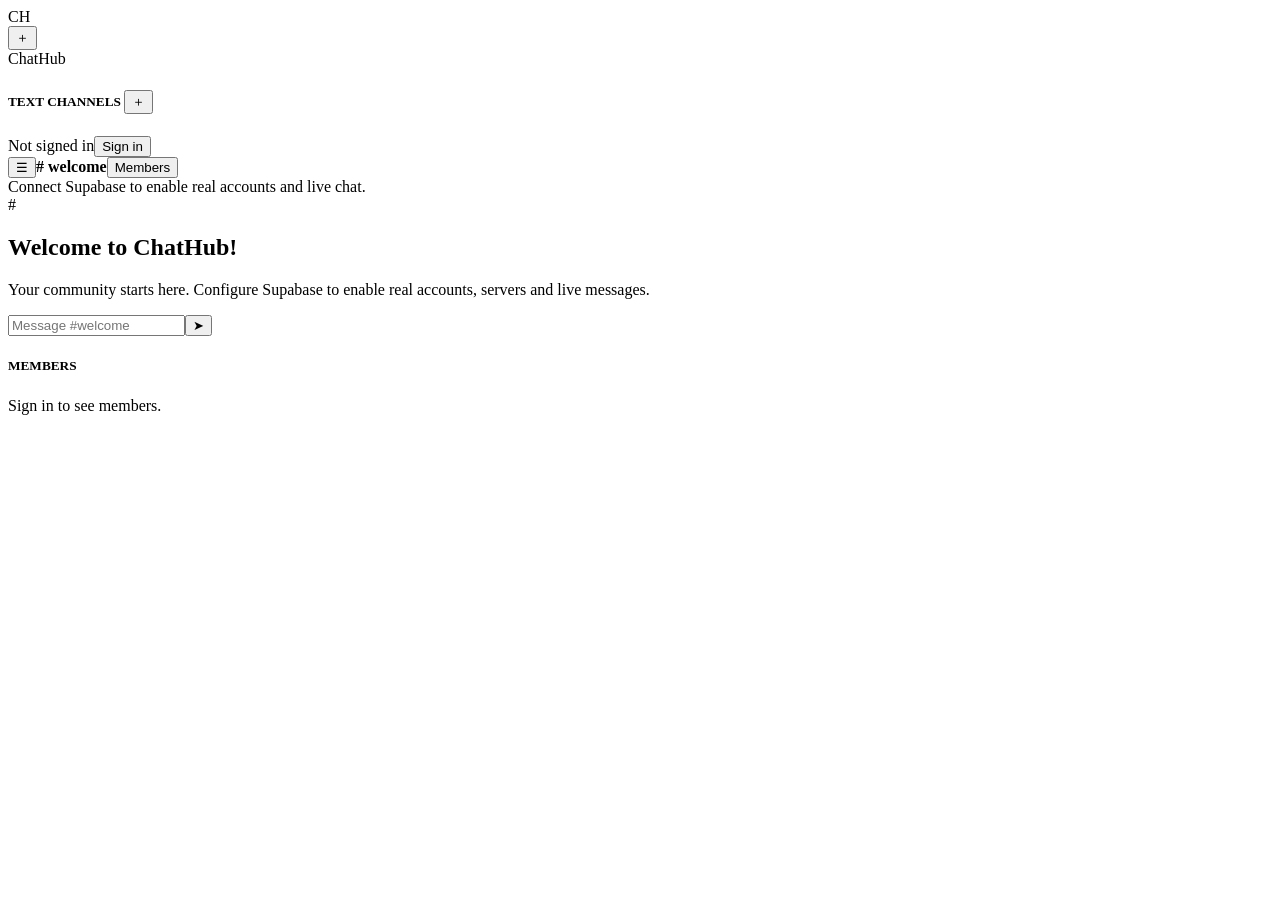
==== index.html @ 20a566ac "Add ChatHub responsive starter interface" ====
<!doctype html>
<html lang="en"><head><meta charset="utf-8"><meta name="viewport" content="width=device-width,initial-scale=1"><meta name="theme-color" content="#17191f"><title>ChatHub</title><link rel="stylesheet" href="styles.css"></head><body><div class="app"><aside class="rail"><div class="logo">CH</div><button id="newServer">＋</button><div id="servers"></div></aside><aside class="channels"><header id="serverTitle">ChatHub</header><h5>TEXT CHANNELS <button id="newChannel">＋</button></h5><div id="channelList"></div><footer><span id="who">Not signed in</span><button id="account">Sign in</button></footer></aside><main><header><button id="mobileMenu">☰</button><b id="channelTitle"># welcome</b><button id="membersToggle">Members</button></header><div id="notice">Connect Supabase to enable real accounts and live chat.</div><section id="messages"><div class="welcome"><div class="hash">#</div><h1>Welcome to ChatHub!</h1><p>Your community starts here. Configure Supabase to enable real accounts, servers and live messages.</p></div></section><form id="composer"><input id="message" maxlength="4000" placeholder="Message #welcome" autocomplete="off"><button>➤</button></form></main><aside id="members"><h5>MEMBERS</h5><div id="memberList">Sign in to see members.</div></aside></div><dialog id="auth"><form method="dialog" id="authForm"><button class="x" value="cancel">×</button><h2>Welcome to ChatHub</h2><label>Email<input id="email" type="email" required></label><label>Password<input id="password" type="password" minlength="6" required></label><label>Display name<input id="displayName" maxlength="32"></label><p id="authError"></p><button id="signIn" value="default">Sign in</button><button type="button" id="switchAuth">Create account</button><p class="muted">Demo mode works locally; configure config.js for real multi-user chat.</p></form></dialog><dialog id="createDialog"><form method="dialog" id="createForm"><button class="x" value="cancel">×</button><h2 id="createTitle">Create</h2><label>Name<input id="createName" required maxlength="60"></label><label>Topic (optional)<input id="createTopic" maxlength="120"></label><button value="default">Create</button></form></dialog><div id="toast"></div><script type="module" src="app.js"></script></body></html>
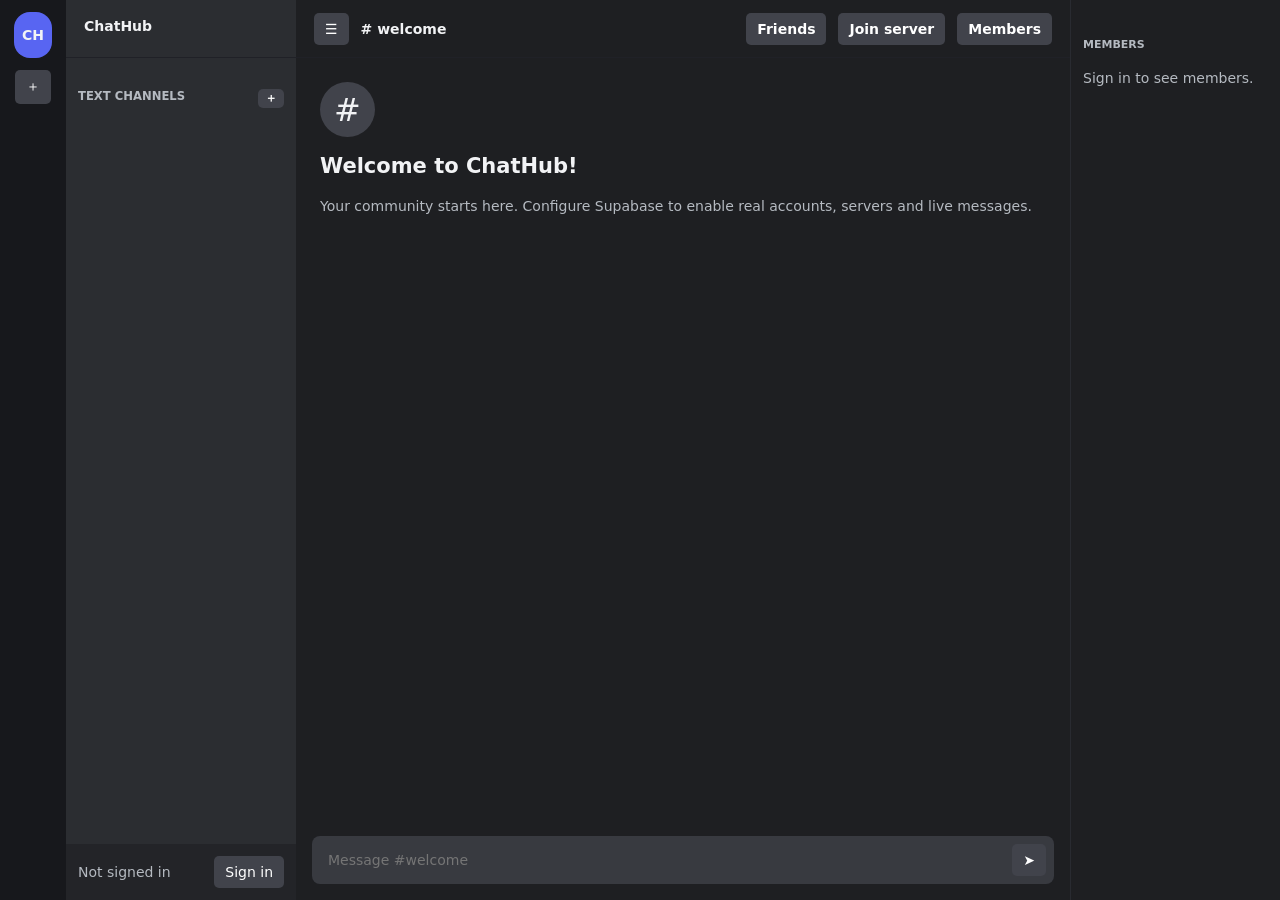
==== commit ed57cc7a: "Add friend requests and server joining" ====
--- a/index.html
+++ b/index.html
@@ -1,2 +1,2 @@
 <!doctype html>
-<html lang="en"><head><meta charset="utf-8"><meta name="viewport" content="width=device-width,initial-scale=1"><meta name="theme-color" content="#17191f"><title>ChatHub</title><link rel="stylesheet" href="styles.css"></head><body><div class="app"><aside class="rail"><div class="logo">CH</div><button id="newServer">＋</button><div id="servers"></div></aside><aside class="channels"><header id="serverTitle">ChatHub</header><h5>TEXT CHANNELS <button id="newChannel">＋</button></h5><div id="channelList"></div><footer><span id="who">Not signed in</span><button id="account">Sign in</button></footer></aside><main><header><button id="mobileMenu">☰</button><b id="channelTitle"># welcome</b><button id="membersToggle">Members</button></header><div id="notice">Connect Supabase to enable real accounts and live chat.</div><section id="messages"><div class="welcome"><div class="hash">#</div><h1>Welcome to ChatHub!</h1><p>Your community starts here. Configure Supabase to enable real accounts, servers and live messages.</p></div></section><form id="composer"><input id="message" maxlength="4000" placeholder="Message #welcome" autocomplete="off"><button>➤</button></form></main><aside id="members"><h5>MEMBERS</h5><div id="memberList">Sign in to see members.</div></aside></div><dialog id="auth"><form method="dialog" id="authForm"><button class="x" value="cancel">×</button><h2>Welcome to ChatHub</h2><label>Email<input id="email" type="email" required></label><label>Password<input id="password" type="password" minlength="6" required></label><label>Display name<input id="displayName" maxlength="32"></label><p id="authError"></p><button id="signIn" value="default">Sign in</button><button type="button" id="switchAuth">Create account</button><p class="muted">Demo mode works locally; configure config.js for real multi-user chat.</p></form></dialog><dialog id="createDialog"><form method="dialog" id="createForm"><button class="x" value="cancel">×</button><h2 id="createTitle">Create</h2><label>Name<input id="createName" required maxlength="60"></label><label>Topic (optional)<input id="createTopic" maxlength="120"></label><button value="default">Create</button></form></dialog><div id="toast"></div><script type="module" src="app.js"></script></body></html>+<html lang="en"><head><meta charset="utf-8"><meta name="viewport" content="width=device-width,initial-scale=1"><meta name="theme-color" content="#17191f"><title>ChatHub</title><link rel="stylesheet" href="styles.css"></head><body><div class="app"><aside class="rail"><div class="logo">CH</div><button id="newServer">＋</button><div id="servers"></div></aside><aside class="channels"><header id="serverTitle">ChatHub</header><h5>TEXT CHANNELS <button id="newChannel">＋</button></h5><div id="channelList"></div><footer><span id="who">Not signed in</span><button id="account">Sign in</button></footer></aside><main><header><button id="mobileMenu">☰</button><b id="channelTitle"># welcome</b><button id="friendsButton">Friends</button><button id="joinServer">Join server</button><button id="membersToggle">Members</button></header><div id="notice">Connect Supabase to enable real accounts and live chat.</div><section id="messages"><div class="welcome"><div class="hash">#</div><h1>Welcome to ChatHub!</h1><p>Your community starts here. Configure Supabase to enable real accounts, servers and live messages.</p></div></section><form id="composer"><input id="message" maxlength="4000" placeholder="Message #welcome" autocomplete="off"><button>➤</button></form></main><aside id="members"><h5>MEMBERS</h5><div id="memberList">Sign in to see members.</div></aside></div><dialog id="auth"><form method="dialog" id="authForm"><button class="x" value="cancel">×</button><h2>Welcome to ChatHub</h2><label>Email<input id="email" type="email" required></label><label>Password<input id="password" type="password" minlength="6" required></label><label>Display name<input id="displayName" maxlength="32"></label><p id="authError"></p><button id="signIn" value="default">Sign in</button><button type="button" id="switchAuth">Create account</button><p class="muted">Demo mode works locally; configure config.js for real multi-user chat.</p></form></dialog><dialog id="friendsDialog"><form method="dialog" id="friendsForm"><button class="x" value="cancel">×</button><h2>Friends</h2><label>Find by display name<input id="friendSearch" maxlength="32" placeholder="Exact display name"></label><button type="button" id="sendFriendRequest">Send friend request</button><p id="friendsStatus" class="muted"></p><h3>Incoming requests</h3><div id="incomingFriends"></div><h3>Your friends</h3><div id="friendList"></div><button value="cancel">Close</button></form></dialog><dialog id="createDialog"><form method="dialog" id="createForm"><button class="x" value="cancel">×</button><h2 id="createTitle">Create</h2><label>Name<input id="createName" required maxlength="60"></label><label>Topic (optional)<input id="createTopic" maxlength="120"></label><button value="default">Create</button></form></dialog><div id="toast"></div><script type="module" src="app.js"></script></body></html>
--- a/styles.css
+++ b/styles.css
@@ -0,0 +1,2 @@
+*{box-sizing:border-box}body{margin:0;background:#1e1f22;color:#f2f3f5;font:14px Inter,system-ui,sans-serif}button,input{font:inherit}button{cursor:pointer;border:0;border-radius:5px;padding:8px 11px;background:#41434b;color:#fff}button:hover{background:#5865f2}.app{height:100dvh;display:grid;grid-template-columns:66px 230px minmax(0,1fr) 210px}.rail{background:#17181c;display:flex;align-items:center;flex-direction:column;gap:12px;padding:12px 8px}.logo{background:#5865f2;border-radius:16px;padding:15px 8px;font-weight:800}.channels{background:#2b2d31;display:flex;flex-direction:column;min-height:0}.channels header,main>header{height:58px;padding:18px;border-bottom:1px solid #202127;font-weight:700}.channels h5,.channels footer{padding:12px;color:#b5bac1}.channels h5 button{float:right;padding:2px 7px}.channels footer{margin-top:auto;background:#232428;display:flex;justify-content:space-between;align-items:center}#servers,#channelList{padding:8px;overflow:auto}.server,.channel{display:block;width:100%;text-align:left;margin:3px 0;background:transparent;color:#c4c8d0}.channel.active,.channel:hover{background:#404249}main{display:flex;flex-direction:column;min-width:0;min-height:0}main>header{display:flex;align-items:center;gap:12px}main>header b{flex:1}#notice{display:none;padding:8px 14px;background:#4f3e18;color:#ffe09a;font-size:12px}#notice.show{display:block}#messages{flex:1;overflow:auto;padding:24px}.welcome{margin-top:auto}.hash{background:#41434b;border-radius:50%;width:55px;height:55px;display:grid;place-items:center;font-size:32px}.welcome p,.muted{color:#b5bac1;line-height:1.5}.message{display:flex;gap:12px;margin:14px 0}.avatar{width:38px;height:38px;border-radius:50%;background:#5865f2;display:grid;place-items:center;font-weight:700;flex:none}.body{min-width:0;overflow-wrap:anywhere}.meta{font-weight:700;margin-bottom:5px}.time{font-size:10px;color:#949aa5;font-weight:400;margin-left:8px}.content{white-space:pre-wrap;line-height:1.5}.actions{margin-top:5px;display:flex;gap:5px}.actions button{padding:3px 7px;font-size:11px}#composer{display:flex;gap:8px;margin:0 16px 16px;background:#383a40;padding:8px;border-radius:8px}#message{flex:1;min-width:0;background:transparent;border:0;outline:0;color:white;padding:8px}#members{padding:20px 12px;background:#1e1f22;border-left:1px solid #292b31;color:#b5bac1}#members h5{font-size:11px}dialog{background:#313338;color:white;border:0;border-radius:12px;width:min(400px,calc(100% - 30px));padding:25px;box-shadow:0 15px 80px #0009}dialog::backdrop{background:#0009}dialog label{display:block;margin:14px 0;font-size:12px}dialog input{display:block;width:100%;padding:11px;margin-top:6px;background:#1e1f22;border:1px solid #111;color:white;border-radius:5px}.x{float:right}#authError{color:#ff9a9a}#toast{position:fixed;bottom:20px;left:50%;transform:translateX(-50%);background:#111;padding:10px 15px;border-radius:7px;display:none;max-width:90vw}#toast.show{display:block}@media(max-width:900px){.app{grid-template-columns:58px 205px minmax(0,1fr)}#members{display:none}}@media(max-width:600px){.app{grid-template-columns:52px minmax(0,1fr)}.channels{position:fixed;z-index:5;left:52px;top:0;bottom:0;width:240px;transform:translateX(-110%);transition:transform .2s;box-shadow:8px 0 20px #0006}.channels.open{transform:translateX(0)}.rail{padding:8px 5px}.logo{padding:13px 5px}#messages{padding:14px}main>header{padding:12px}#composer{margin:0 8px 8px}}
+.friend-row{display:flex;align-items:center;justify-content:space-between;gap:10px;padding:9px 0;border-bottom:1px solid #41434b;overflow-wrap:anywhere}.friend-row span{min-width:0;flex:1}.friend-row button{background:#5865f2;flex:none}#friendsDialog h3{margin:20px 0 8px;font-size:14px}#friendsDialog .muted{font-size:12px}
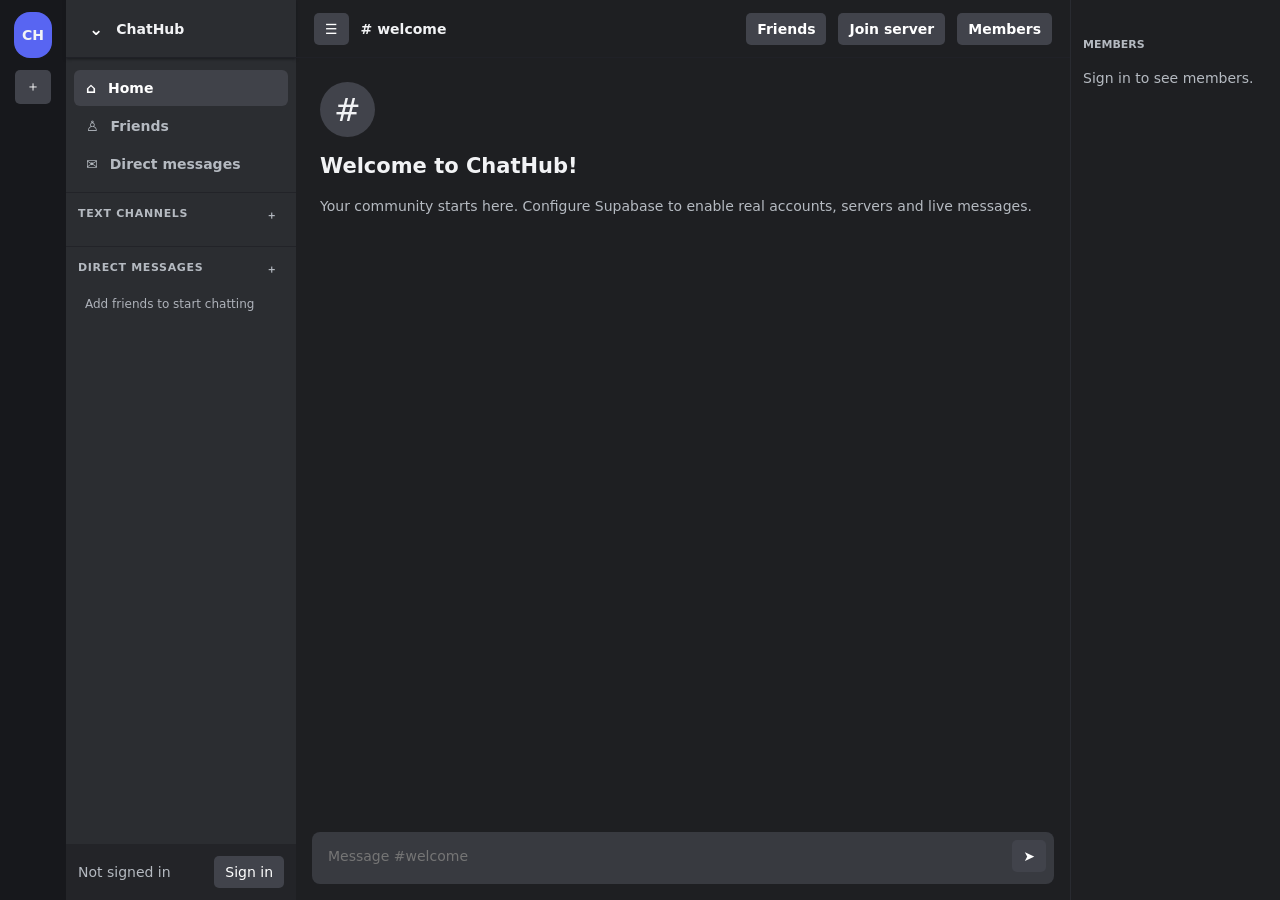
==== commit 9fd7f75e: "Add Discord-style responsive navigation and submenus" ====
--- a/index.html
+++ b/index.html
@@ -1,2 +1,2 @@
 <!doctype html>
-<html lang="en"><head><meta charset="utf-8"><meta name="viewport" content="width=device-width,initial-scale=1"><meta name="theme-color" content="#17191f"><title>ChatHub</title><link rel="stylesheet" href="styles.css"></head><body><div class="app"><aside class="rail"><div class="logo">CH</div><button id="newServer">＋</button><div id="servers"></div></aside><aside class="channels"><header id="serverTitle">ChatHub</header><h5>TEXT CHANNELS <button id="newChannel">＋</button></h5><div id="channelList"></div><footer><span id="who">Not signed in</span><button id="account">Sign in</button></footer></aside><main><header><button id="mobileMenu">☰</button><b id="channelTitle"># welcome</b><button id="friendsButton">Friends</button><button id="joinServer">Join server</button><button id="membersToggle">Members</button></header><div id="notice">Connect Supabase to enable real accounts and live chat.</div><section id="messages"><div class="welcome"><div class="hash">#</div><h1>Welcome to ChatHub!</h1><p>Your community starts here. Configure Supabase to enable real accounts, servers and live messages.</p></div></section><form id="composer"><input id="message" maxlength="4000" placeholder="Message #welcome" autocomplete="off"><button>➤</button></form></main><aside id="members"><h5>MEMBERS</h5><div id="memberList">Sign in to see members.</div></aside></div><dialog id="auth"><form method="dialog" id="authForm"><button class="x" value="cancel">×</button><h2>Welcome to ChatHub</h2><label>Email<input id="email" type="email" required></label><label>Password<input id="password" type="password" minlength="6" required></label><label>Display name<input id="displayName" maxlength="32"></label><p id="authError"></p><button id="signIn" value="default">Sign in</button><button type="button" id="switchAuth">Create account</button><p class="muted">Demo mode works locally; configure config.js for real multi-user chat.</p></form></dialog><dialog id="friendsDialog"><form method="dialog" id="friendsForm"><button class="x" value="cancel">×</button><h2>Friends</h2><label>Find by display name<input id="friendSearch" maxlength="32" placeholder="Exact display name"></label><button type="button" id="sendFriendRequest">Send friend request</button><p id="friendsStatus" class="muted"></p><h3>Incoming requests</h3><div id="incomingFriends"></div><h3>Your friends</h3><div id="friendList"></div><button value="cancel">Close</button></form></dialog><dialog id="createDialog"><form method="dialog" id="createForm"><button class="x" value="cancel">×</button><h2 id="createTitle">Create</h2><label>Name<input id="createName" required maxlength="60"></label><label>Topic (optional)<input id="createTopic" maxlength="120"></label><button value="default">Create</button></form></dialog><div id="toast"></div><script type="module" src="app.js"></script></body></html>+<html lang="en"><head><meta charset="utf-8"><meta name="viewport" content="width=device-width,initial-scale=1"><meta name="theme-color" content="#17191f"><title>ChatHub</title><link rel="stylesheet" href="styles.css"></head><body><div class="app"><aside class="rail"><div class="logo">CH</div><button id="newServer">＋</button><div id="servers"></div></aside><aside class="channels"><header class="server-header"><button id="serverMenu" aria-label="Server menu">⌄</button><span id="serverTitle">ChatHub</span></header><nav class="side-nav" aria-label="Chat navigation"><button class="nav-item active" id="homeNav">⌂ <span>Home</span></button><button class="nav-item" id="openFriendsNav">♙ <span>Friends</span></button><button class="nav-item" id="openDmsNav">✉ <span>Direct messages</span></button></nav><div class="sidebar-section"><h5>TEXT CHANNELS <button id="newChannel" aria-label="Create channel">＋</button></h5><div id="channelList"></div></div><div class="sidebar-section dm-section"><h5>DIRECT MESSAGES <button id="openFriendsSmall" aria-label="Add friend">＋</button></h5><div id="dmList"><button class="channel muted" id="dmEmpty">Add friends to start chatting</button></div></div><footer><span id="who">Not signed in</span><button id="account">Sign in</button></footer></aside><main><header><button id="mobileMenu">☰</button><b id="channelTitle"># welcome</b><button id="friendsButton">Friends</button><button id="joinServer">Join server</button><button id="membersToggle">Members</button></header><div id="notice">Connect Supabase to enable real accounts and live chat.</div><section id="messages"><div class="welcome"><div class="hash">#</div><h1>Welcome to ChatHub!</h1><p>Your community starts here. Configure Supabase to enable real accounts, servers and live messages.</p></div></section><form id="composer"><input id="message" maxlength="4000" placeholder="Message #welcome" autocomplete="off"><button>➤</button></form></main><aside id="members"><h5>MEMBERS</h5><div id="memberList">Sign in to see members.</div></aside></div><dialog id="auth"><form method="dialog" id="authForm"><button class="x" value="cancel">×</button><h2>Welcome to ChatHub</h2><label>Email<input id="email" type="email" required></label><label>Password<input id="password" type="password" minlength="6" required></label><label>Display name<input id="displayName" maxlength="32"></label><p id="authError"></p><button id="signIn" value="default">Sign in</button><button type="button" id="switchAuth">Create account</button><p class="muted">Demo mode works locally; configure config.js for real multi-user chat.</p></form></dialog><dialog id="friendsDialog"><form method="dialog" id="friendsForm"><button class="x" value="cancel">×</button><h2>Friends</h2><label>Find by display name<input id="friendSearch" maxlength="32" placeholder="Exact display name"></label><button type="button" id="sendFriendRequest">Send friend request</button><p id="friendsStatus" class="muted"></p><h3>Incoming requests</h3><div id="incomingFriends"></div><h3>Your friends</h3><div id="friendList"></div><button value="cancel">Close</button></form></dialog><dialog id="dmDialog"><form method="dialog" id="dmForm"><button class="x" value="cancel">×</button><h2>Direct messages</h2><p class="muted">Choose a friend to start a private conversation.</p><div id="dmFriends"></div><p id="dmStatus" class="muted"></p><button value="cancel">Close</button></form></dialog><dialog id="createDialog"><form method="dialog" id="createForm"><button class="x" value="cancel">×</button><h2 id="createTitle">Create</h2><label>Name<input id="createName" required maxlength="60"></label><label>Topic (optional)<input id="createTopic" maxlength="120"></label><button value="default">Create</button></form></dialog><div id="toast"></div><script type="module" src="app.js"></script></body></html>
--- a/styles.css
+++ b/styles.css
@@ -1,2 +1,7 @@
 *{box-sizing:border-box}body{margin:0;background:#1e1f22;color:#f2f3f5;font:14px Inter,system-ui,sans-serif}button,input{font:inherit}button{cursor:pointer;border:0;border-radius:5px;padding:8px 11px;background:#41434b;color:#fff}button:hover{background:#5865f2}.app{height:100dvh;display:grid;grid-template-columns:66px 230px minmax(0,1fr) 210px}.rail{background:#17181c;display:flex;align-items:center;flex-direction:column;gap:12px;padding:12px 8px}.logo{background:#5865f2;border-radius:16px;padding:15px 8px;font-weight:800}.channels{background:#2b2d31;display:flex;flex-direction:column;min-height:0}.channels header,main>header{height:58px;padding:18px;border-bottom:1px solid #202127;font-weight:700}.channels h5,.channels footer{padding:12px;color:#b5bac1}.channels h5 button{float:right;padding:2px 7px}.channels footer{margin-top:auto;background:#232428;display:flex;justify-content:space-between;align-items:center}#servers,#channelList{padding:8px;overflow:auto}.server,.channel{display:block;width:100%;text-align:left;margin:3px 0;background:transparent;color:#c4c8d0}.channel.active,.channel:hover{background:#404249}main{display:flex;flex-direction:column;min-width:0;min-height:0}main>header{display:flex;align-items:center;gap:12px}main>header b{flex:1}#notice{display:none;padding:8px 14px;background:#4f3e18;color:#ffe09a;font-size:12px}#notice.show{display:block}#messages{flex:1;overflow:auto;padding:24px}.welcome{margin-top:auto}.hash{background:#41434b;border-radius:50%;width:55px;height:55px;display:grid;place-items:center;font-size:32px}.welcome p,.muted{color:#b5bac1;line-height:1.5}.message{display:flex;gap:12px;margin:14px 0}.avatar{width:38px;height:38px;border-radius:50%;background:#5865f2;display:grid;place-items:center;font-weight:700;flex:none}.body{min-width:0;overflow-wrap:anywhere}.meta{font-weight:700;margin-bottom:5px}.time{font-size:10px;color:#949aa5;font-weight:400;margin-left:8px}.content{white-space:pre-wrap;line-height:1.5}.actions{margin-top:5px;display:flex;gap:5px}.actions button{padding:3px 7px;font-size:11px}#composer{display:flex;gap:8px;margin:0 16px 16px;background:#383a40;padding:8px;border-radius:8px}#message{flex:1;min-width:0;background:transparent;border:0;outline:0;color:white;padding:8px}#members{padding:20px 12px;background:#1e1f22;border-left:1px solid #292b31;color:#b5bac1}#members h5{font-size:11px}dialog{background:#313338;color:white;border:0;border-radius:12px;width:min(400px,calc(100% - 30px));padding:25px;box-shadow:0 15px 80px #0009}dialog::backdrop{background:#0009}dialog label{display:block;margin:14px 0;font-size:12px}dialog input{display:block;width:100%;padding:11px;margin-top:6px;background:#1e1f22;border:1px solid #111;color:white;border-radius:5px}.x{float:right}#authError{color:#ff9a9a}#toast{position:fixed;bottom:20px;left:50%;transform:translateX(-50%);background:#111;padding:10px 15px;border-radius:7px;display:none;max-width:90vw}#toast.show{display:block}@media(max-width:900px){.app{grid-template-columns:58px 205px minmax(0,1fr)}#members{display:none}}@media(max-width:600px){.app{grid-template-columns:52px minmax(0,1fr)}.channels{position:fixed;z-index:5;left:52px;top:0;bottom:0;width:240px;transform:translateX(-110%);transition:transform .2s;box-shadow:8px 0 20px #0006}.channels.open{transform:translateX(0)}.rail{padding:8px 5px}.logo{padding:13px 5px}#messages{padding:14px}main>header{padding:12px}#composer{margin:0 8px 8px}}
-.friend-row{display:flex;align-items:center;justify-content:space-between;gap:10px;padding:9px 0;border-bottom:1px solid #41434b;overflow-wrap:anywhere}.friend-row span{min-width:0;flex:1}.friend-row button{background:#5865f2;flex:none}#friendsDialog h3{margin:20px 0 8px;font-size:14px}#friendsDialog .muted{font-size:12px}+.friend-row{display:flex;align-items:center;justify-content:space-between;gap:10px;padding:9px 0;border-bottom:1px solid #41434b;overflow-wrap:anywhere}.friend-row span{min-width:0;flex:1}.friend-row button{background:#5865f2;flex:none}#friendsDialog h3{margin:20px 0 8px;font-size:14px}#friendsDialog .muted{font-size:12px}
+/* Discord-inspired responsive navigation */
+.server-header{display:flex;align-items:center;gap:8px;min-height:58px;padding:0 12px;border-bottom:1px solid #202127;box-shadow:0 1px 3px #17181c;font-weight:750;overflow:hidden}.server-header #serverTitle{padding:0;flex:1;overflow:hidden;text-overflow:ellipsis;white-space:nowrap}.server-header button{background:transparent;font-size:17px;padding:5px}.side-nav{padding:10px 8px 8px;border-bottom:1px solid #222328}.nav-item{display:flex;align-items:center;gap:12px;width:100%;text-align:left;background:transparent;color:#b5bac1;padding:10px 12px;margin:2px 0;border-radius:6px;font-weight:600}.nav-item.active,.nav-item:hover{background:#404249;color:#fff}.sidebar-section{min-height:0;display:flex;flex-direction:column}.sidebar-section h5{margin:0;padding:14px 12px 6px;color:#b5bac1;font-size:11px;letter-spacing:.06em}.sidebar-section h5 button{float:right;padding:1px 7px;background:transparent;color:#b5bac1}.dm-section{flex:1;overflow:auto;border-top:1px solid #222328}.muted{color:#aeb2ba}#dmList{padding:0 8px}#dmList .channel{font-size:12px;white-space:normal;text-align:left}#messages{overscroll-behavior:contain}#composer{padding-bottom:max(12px,env(safe-area-inset-bottom))}dialog{max-width:min(520px,calc(100vw - 24px));max-height:85dvh;overflow:auto}
+@media(max-width:900px){.app{grid-template-columns:62px 220px minmax(0,1fr)}#members{display:none!important}main>header{display:flex;align-items:center;gap:8px;padding:8px 10px}main>header b{flex:1;min-width:0;overflow:hidden;text-overflow:ellipsis;white-space:nowrap}main>header button{padding:7px 9px}.channels{z-index:5}}
+@media(max-width:640px){.app{grid-template-columns:54px minmax(0,1fr);position:relative}.rail{grid-column:1;grid-row:1;padding:10px 5px}.channels{position:absolute;left:54px;top:0;bottom:0;width:min(285px,calc(100vw - 54px));z-index:20;box-shadow:10px 0 30px #0008;transform:translateX(-120%);transition:transform .18s ease}.channels.open{transform:translateX(0)}main{grid-column:2;min-width:0}main>header{height:54px;padding:7px}main>header button{font-size:12px;padding:7px}#notice{font-size:12px;padding:8px}#composer{gap:6px;padding:8px}#composer input{min-width:0;font-size:16px}#members{display:none!important}.rail .server{width:42px;height:42px;padding:0;border-radius:14px}.rail .logo{padding:12px 5px;border-radius:14px}.welcome{padding:24px 16px}.message{padding:10px}.message .content{overflow-wrap:anywhere}dialog{padding:18px}#friendsDialog,#dmDialog{width:calc(100vw - 24px)}}
+@media(prefers-reduced-motion:reduce){.channels{transition:none}}
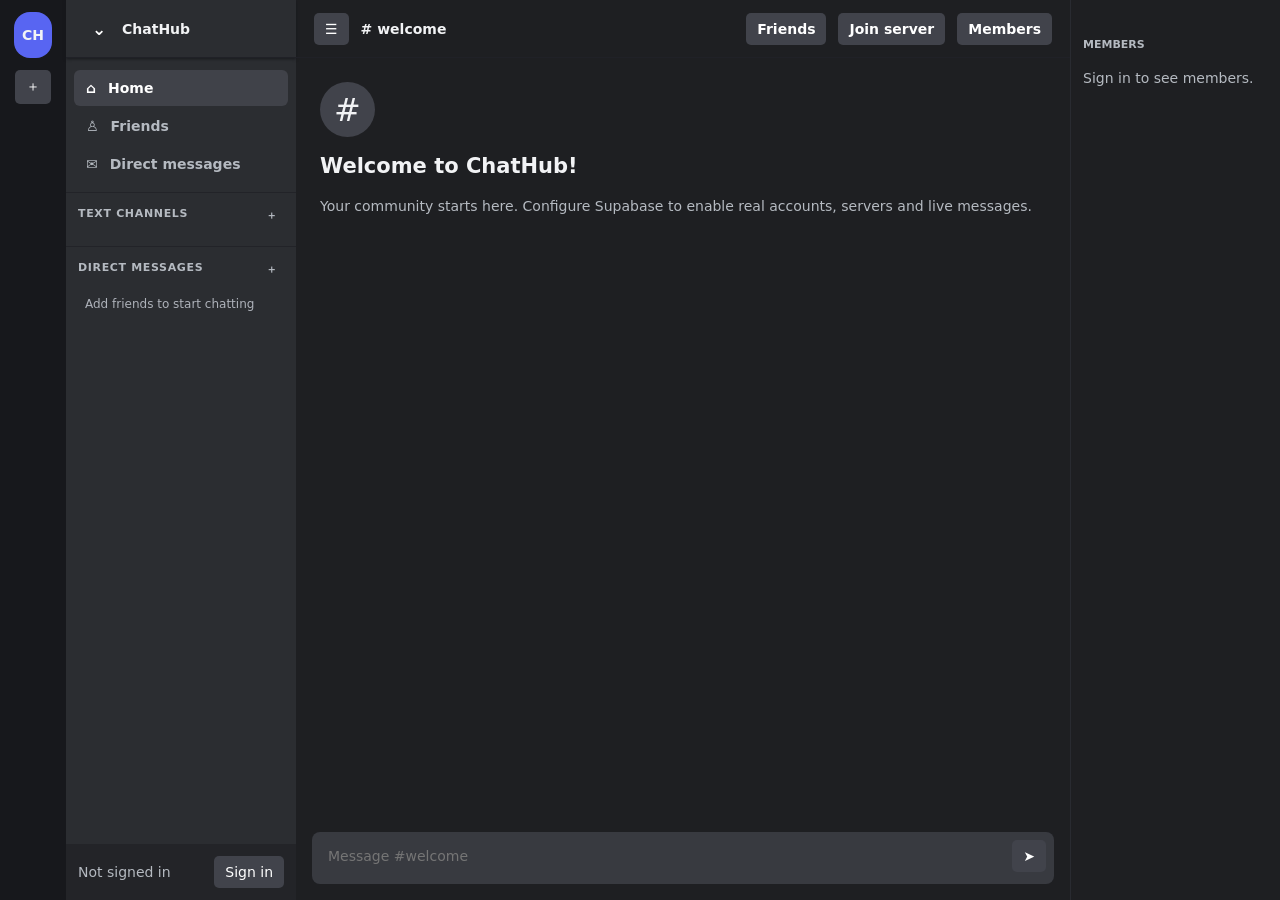
==== commit a2b9e5a4: "Polish mobile menus and replace native prompts" ====
--- a/index.html
+++ b/index.html
@@ -1,2 +1,2 @@
 <!doctype html>
-<html lang="en"><head><meta charset="utf-8"><meta name="viewport" content="width=device-width,initial-scale=1"><meta name="theme-color" content="#17191f"><title>ChatHub</title><link rel="stylesheet" href="styles.css"></head><body><div class="app"><aside class="rail"><div class="logo">CH</div><button id="newServer">＋</button><div id="servers"></div></aside><aside class="channels"><header class="server-header"><button id="serverMenu" aria-label="Server menu">⌄</button><span id="serverTitle">ChatHub</span></header><nav class="side-nav" aria-label="Chat navigation"><button class="nav-item active" id="homeNav">⌂ <span>Home</span></button><button class="nav-item" id="openFriendsNav">♙ <span>Friends</span></button><button class="nav-item" id="openDmsNav">✉ <span>Direct messages</span></button></nav><div class="sidebar-section"><h5>TEXT CHANNELS <button id="newChannel" aria-label="Create channel">＋</button></h5><div id="channelList"></div></div><div class="sidebar-section dm-section"><h5>DIRECT MESSAGES <button id="openFriendsSmall" aria-label="Add friend">＋</button></h5><div id="dmList"><button class="channel muted" id="dmEmpty">Add friends to start chatting</button></div></div><footer><span id="who">Not signed in</span><button id="account">Sign in</button></footer></aside><main><header><button id="mobileMenu">☰</button><b id="channelTitle"># welcome</b><button id="friendsButton">Friends</button><button id="joinServer">Join server</button><button id="membersToggle">Members</button></header><div id="notice">Connect Supabase to enable real accounts and live chat.</div><section id="messages"><div class="welcome"><div class="hash">#</div><h1>Welcome to ChatHub!</h1><p>Your community starts here. Configure Supabase to enable real accounts, servers and live messages.</p></div></section><form id="composer"><input id="message" maxlength="4000" placeholder="Message #welcome" autocomplete="off"><button>➤</button></form></main><aside id="members"><h5>MEMBERS</h5><div id="memberList">Sign in to see members.</div></aside></div><dialog id="auth"><form method="dialog" id="authForm"><button class="x" value="cancel">×</button><h2>Welcome to ChatHub</h2><label>Email<input id="email" type="email" required></label><label>Password<input id="password" type="password" minlength="6" required></label><label>Display name<input id="displayName" maxlength="32"></label><p id="authError"></p><button id="signIn" value="default">Sign in</button><button type="button" id="switchAuth">Create account</button><p class="muted">Demo mode works locally; configure config.js for real multi-user chat.</p></form></dialog><dialog id="friendsDialog"><form method="dialog" id="friendsForm"><button class="x" value="cancel">×</button><h2>Friends</h2><label>Find by display name<input id="friendSearch" maxlength="32" placeholder="Exact display name"></label><button type="button" id="sendFriendRequest">Send friend request</button><p id="friendsStatus" class="muted"></p><h3>Incoming requests</h3><div id="incomingFriends"></div><h3>Your friends</h3><div id="friendList"></div><button value="cancel">Close</button></form></dialog><dialog id="dmDialog"><form method="dialog" id="dmForm"><button class="x" value="cancel">×</button><h2>Direct messages</h2><p class="muted">Choose a friend to start a private conversation.</p><div id="dmFriends"></div><p id="dmStatus" class="muted"></p><button value="cancel">Close</button></form></dialog><dialog id="createDialog"><form method="dialog" id="createForm"><button class="x" value="cancel">×</button><h2 id="createTitle">Create</h2><label>Name<input id="createName" required maxlength="60"></label><label>Topic (optional)<input id="createTopic" maxlength="120"></label><button value="default">Create</button></form></dialog><div id="toast"></div><script type="module" src="app.js"></script></body></html>+<html lang="en"><head><meta charset="utf-8"><meta name="viewport" content="width=device-width,initial-scale=1"><meta name="theme-color" content="#17191f"><title>ChatHub</title><link rel="stylesheet" href="styles.css"></head><body><div class="app"><aside class="rail"><div class="logo">CH</div><button id="newServer">＋</button><div id="servers"></div></aside><aside class="channels"><header class="server-header"><button id="serverMenu" aria-label="Server menu">⌄</button><span id="serverTitle">ChatHub</span></header><nav class="side-nav" aria-label="Chat navigation"><button class="nav-item active" id="homeNav">⌂ <span>Home</span></button><button class="nav-item" id="openFriendsNav">♙ <span>Friends</span></button><button class="nav-item" id="openDmsNav">✉ <span>Direct messages</span></button></nav><div class="sidebar-section"><h5>TEXT CHANNELS <button id="newChannel" aria-label="Create channel">＋</button></h5><div id="channelList"></div></div><div class="sidebar-section dm-section"><h5>DIRECT MESSAGES <button id="openFriendsSmall" aria-label="Add friend">＋</button></h5><div id="dmList"><button class="channel muted" id="dmEmpty">Add friends to start chatting</button></div></div><footer><span id="who">Not signed in</span><button id="account">Sign in</button></footer></aside><main><header><button id="mobileMenu">☰</button><b id="channelTitle"># welcome</b><button id="friendsButton">Friends</button><button id="joinServer">Join server</button><button id="membersToggle">Members</button></header><div id="notice">Connect Supabase to enable real accounts and live chat.</div><section id="messages"><div class="welcome"><div class="hash">#</div><h1>Welcome to ChatHub!</h1><p>Your community starts here. Configure Supabase to enable real accounts, servers and live messages.</p></div></section><form id="composer"><input id="message" maxlength="4000" placeholder="Message #welcome" autocomplete="off"><button>➤</button></form></main><aside id="members"><h5>MEMBERS</h5><div id="memberList">Sign in to see members.</div></aside></div><dialog id="auth"><form method="dialog" id="authForm"><button class="x" value="cancel">×</button><h2>Welcome to ChatHub</h2><label>Email<input id="email" type="email" required></label><label>Password<input id="password" type="password" minlength="6" required></label><label>Display name<input id="displayName" maxlength="32"></label><p id="authError"></p><button id="signIn" value="default">Sign in</button><button type="button" id="switchAuth">Create account</button><p class="muted">Demo mode works locally; configure config.js for real multi-user chat.</p></form></dialog><dialog id="friendsDialog"><form method="dialog" id="friendsForm"><button class="x" value="cancel">×</button><h2>Friends</h2><label>Find by display name<input id="friendSearch" maxlength="32" placeholder="Exact display name"></label><button type="button" id="sendFriendRequest">Send friend request</button><p id="friendsStatus" class="muted"></p><h3>Incoming requests</h3><div id="incomingFriends"></div><h3>Your friends</h3><div id="friendList"></div><button value="cancel">Close</button></form></dialog><dialog id="dmDialog"><form method="dialog" id="dmForm"><button class="x" value="cancel">×</button><h2>Direct messages</h2><p class="muted">Choose a friend to start a private conversation.</p><div id="dmFriends"></div><p id="dmStatus" class="muted"></p><button value="cancel">Close</button></form></dialog><dialog id="serverMenuDialog" class="menu-dialog"><form method="dialog"><button class="x" value="cancel" aria-label="Close">×</button><div class="dialog-kicker">SERVER MENU</div><h2>What would you like to do?</h2><button type="button" class="menu-choice" id="menuCreateServer"><span class="menu-icon">＋</span><span><strong>Create a server</strong><small>Start a new community</small></span><span class="menu-arrow">›</span></button><button type="button" class="menu-choice" id="menuJoinServer"><span class="menu-icon">↗</span><span><strong>Join a server</strong><small>Enter a server ID</small></span><span class="menu-arrow">›</span></button><button class="secondary-action" value="cancel">Cancel</button></form></dialog><dialog id="joinDialog"><form method="dialog" id="joinForm"><button class="x" value="cancel" aria-label="Close">×</button><div class="dialog-kicker">JOIN COMMUNITY</div><h2>Join a server</h2><p class="muted">Paste the server ID shared by its owner.</p><label>Server ID<input id="joinServerId" required autocomplete="off" placeholder="Paste server ID here"></label><p id="joinError" class="form-error"></p><div class="dialog-actions"><button class="secondary-action" value="cancel">Cancel</button><button id="confirmJoin" value="default">Join server</button></div></form></dialog><dialog id="createDialog"><form method="dialog" id="createForm"><button class="x" value="cancel">×</button><h2 id="createTitle">Create</h2><label>Name<input id="createName" required maxlength="60"></label><label>Topic (optional)<input id="createTopic" maxlength="120"></label><button value="default">Create</button></form></dialog><div id="toast"></div><script type="module" src="app.js"></script></body></html>
--- a/styles.css
+++ b/styles.css
@@ -5,3 +5,32 @@
 @media(max-width:900px){.app{grid-template-columns:62px 220px minmax(0,1fr)}#members{display:none!important}main>header{display:flex;align-items:center;gap:8px;padding:8px 10px}main>header b{flex:1;min-width:0;overflow:hidden;text-overflow:ellipsis;white-space:nowrap}main>header button{padding:7px 9px}.channels{z-index:5}}
 @media(max-width:640px){.app{grid-template-columns:54px minmax(0,1fr);position:relative}.rail{grid-column:1;grid-row:1;padding:10px 5px}.channels{position:absolute;left:54px;top:0;bottom:0;width:min(285px,calc(100vw - 54px));z-index:20;box-shadow:10px 0 30px #0008;transform:translateX(-120%);transition:transform .18s ease}.channels.open{transform:translateX(0)}main{grid-column:2;min-width:0}main>header{height:54px;padding:7px}main>header button{font-size:12px;padding:7px}#notice{font-size:12px;padding:8px}#composer{gap:6px;padding:8px}#composer input{min-width:0;font-size:16px}#members{display:none!important}.rail .server{width:42px;height:42px;padding:0;border-radius:14px}.rail .logo{padding:12px 5px;border-radius:14px}.welcome{padding:24px 16px}.message{padding:10px}.message .content{overflow-wrap:anywhere}dialog{padding:18px}#friendsDialog,#dmDialog{width:calc(100vw - 24px)}}
 @media(prefers-reduced-motion:reduce){.channels{transition:none}}
+
+/* Polished dialogs and touch-friendly menus */
+dialog{border-radius:18px;background:#2b2d31;border:1px solid #454750;padding:24px;color:#f2f3f5}
+dialog::backdrop{background:rgba(5,6,10,.76);backdrop-filter:blur(5px)}
+dialog h2{font-size:23px;letter-spacing:-.035em;margin:8px 0 10px}
+dialog .dialog-kicker{font-size:10px;letter-spacing:.16em;font-weight:800;color:#9ca3ff;margin:4px 0 12px}
+dialog .x{background:transparent;color:#b5bac1;font-size:24px;padding:2px 8px;border-radius:9px}
+dialog .x:hover{background:#41434b;color:white}
+dialog label{font-size:12px;font-weight:700;color:#d4d7dc;margin:20px 0}
+dialog input{font-size:16px;padding:13px 14px;border:1px solid #1c1d22;border-radius:9px;background:#1e1f22;outline:none}
+dialog input:focus{border-color:#7983ff;box-shadow:0 0 0 3px #5865f233}
+dialog button:not(.x){border-radius:9px;min-height:40px}
+dialog .secondary-action{background:#41434b;color:#e5e7eb}
+dialog .secondary-action:hover{background:#50525c}
+.menu-dialog{width:min(440px,calc(100vw - 28px));padding:26px}
+.menu-choice{display:flex;align-items:center;gap:13px;width:100%;text-align:left;padding:13px;margin:10px 0;background:#35373e;border:1px solid #454750;border-radius:12px!important}
+.menu-choice:hover{background:#3d4050;border-color:#737cff}
+.menu-icon{display:grid;place-items:center;flex:none;width:42px;height:42px;border-radius:12px;background:#5865f2;font-size:23px}
+.menu-choice>span:nth-child(2){display:flex;flex:1;flex-direction:column;gap:4px}
+.menu-choice strong{font-size:14px}
+.menu-choice small{font-size:12px;color:#b5bac1;font-weight:400}
+.menu-arrow{font-size:25px;color:#9ca3ff}
+.menu-dialog .secondary-action{width:100%;margin-top:8px}
+.dialog-actions{display:flex;justify-content:flex-end;gap:9px;margin-top:20px}
+.dialog-actions button:last-child{background:#5865f2}
+.dialog-actions button:last-child:hover{background:#4752c4}
+.form-error{color:#ff9b9b;font-size:12px}
+.server-header #serverMenu{min-width:30px}
+@media(max-width:640px){dialog{padding:21px;border-radius:18px}dialog h2{font-size:21px}.menu-choice{padding:12px}.dialog-actions button{flex:1}}
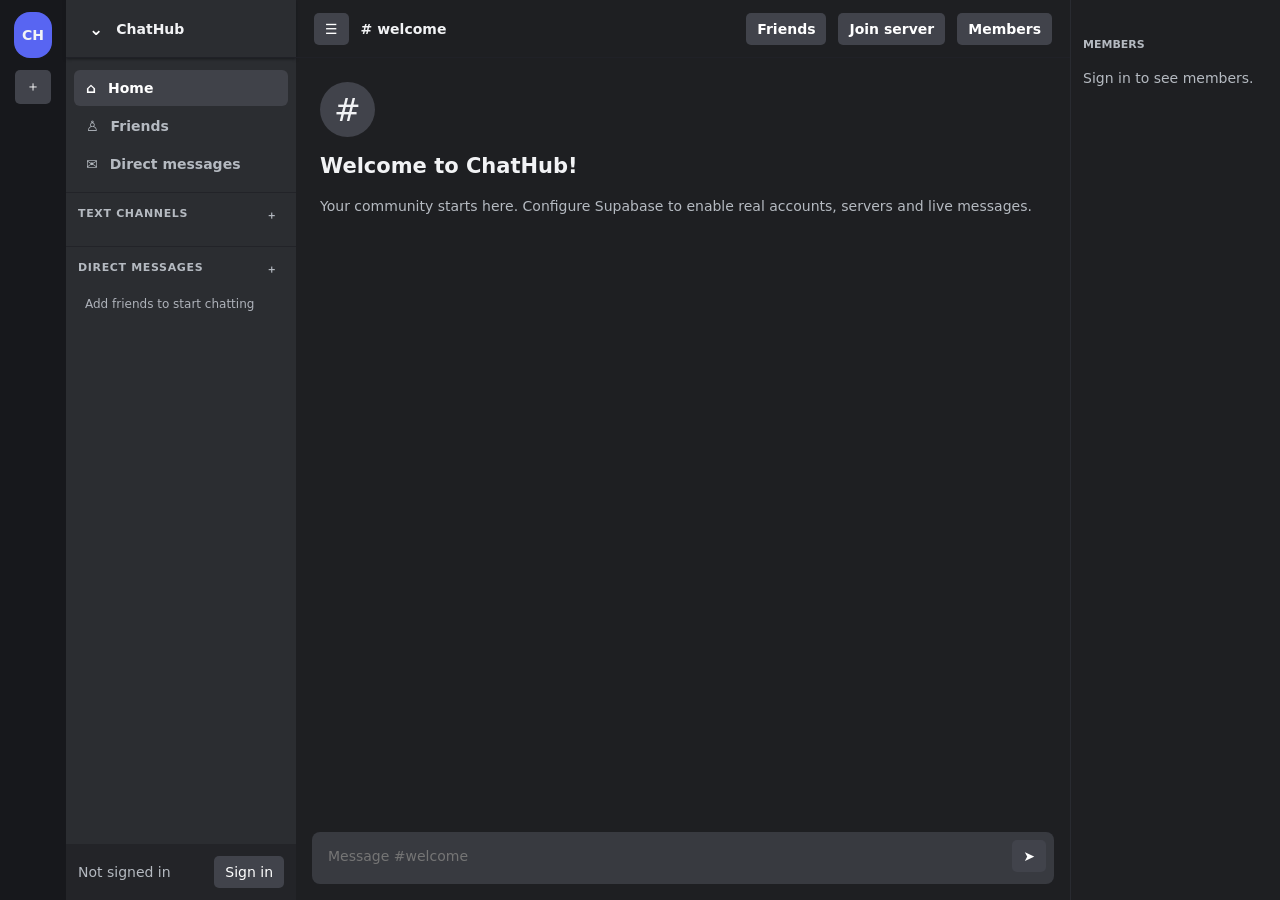
==== commit cd189860: "Fix server and channel creation dialogs" ====
--- a/index.html
+++ b/index.html
@@ -1,2 +1,2 @@
 <!doctype html>
-<html lang="en"><head><meta charset="utf-8"><meta name="viewport" content="width=device-width,initial-scale=1"><meta name="theme-color" content="#17191f"><title>ChatHub</title><link rel="stylesheet" href="styles.css"></head><body><div class="app"><aside class="rail"><div class="logo">CH</div><button id="newServer">＋</button><div id="servers"></div></aside><aside class="channels"><header class="server-header"><button id="serverMenu" aria-label="Server menu">⌄</button><span id="serverTitle">ChatHub</span></header><nav class="side-nav" aria-label="Chat navigation"><button class="nav-item active" id="homeNav">⌂ <span>Home</span></button><button class="nav-item" id="openFriendsNav">♙ <span>Friends</span></button><button class="nav-item" id="openDmsNav">✉ <span>Direct messages</span></button></nav><div class="sidebar-section"><h5>TEXT CHANNELS <button id="newChannel" aria-label="Create channel">＋</button></h5><div id="channelList"></div></div><div class="sidebar-section dm-section"><h5>DIRECT MESSAGES <button id="openFriendsSmall" aria-label="Add friend">＋</button></h5><div id="dmList"><button class="channel muted" id="dmEmpty">Add friends to start chatting</button></div></div><footer><span id="who">Not signed in</span><button id="account">Sign in</button></footer></aside><main><header><button id="mobileMenu">☰</button><b id="channelTitle"># welcome</b><button id="friendsButton">Friends</button><button id="joinServer">Join server</button><button id="membersToggle">Members</button></header><div id="notice">Connect Supabase to enable real accounts and live chat.</div><section id="messages"><div class="welcome"><div class="hash">#</div><h1>Welcome to ChatHub!</h1><p>Your community starts here. Configure Supabase to enable real accounts, servers and live messages.</p></div></section><form id="composer"><input id="message" maxlength="4000" placeholder="Message #welcome" autocomplete="off"><button>➤</button></form></main><aside id="members"><h5>MEMBERS</h5><div id="memberList">Sign in to see members.</div></aside></div><dialog id="auth"><form method="dialog" id="authForm"><button class="x" value="cancel">×</button><h2>Welcome to ChatHub</h2><label>Email<input id="email" type="email" required></label><label>Password<input id="password" type="password" minlength="6" required></label><label>Display name<input id="displayName" maxlength="32"></label><p id="authError"></p><button id="signIn" value="default">Sign in</button><button type="button" id="switchAuth">Create account</button><p class="muted">Demo mode works locally; configure config.js for real multi-user chat.</p></form></dialog><dialog id="friendsDialog"><form method="dialog" id="friendsForm"><button class="x" value="cancel">×</button><h2>Friends</h2><label>Find by display name<input id="friendSearch" maxlength="32" placeholder="Exact display name"></label><button type="button" id="sendFriendRequest">Send friend request</button><p id="friendsStatus" class="muted"></p><h3>Incoming requests</h3><div id="incomingFriends"></div><h3>Your friends</h3><div id="friendList"></div><button value="cancel">Close</button></form></dialog><dialog id="dmDialog"><form method="dialog" id="dmForm"><button class="x" value="cancel">×</button><h2>Direct messages</h2><p class="muted">Choose a friend to start a private conversation.</p><div id="dmFriends"></div><p id="dmStatus" class="muted"></p><button value="cancel">Close</button></form></dialog><dialog id="serverMenuDialog" class="menu-dialog"><form method="dialog"><button class="x" value="cancel" aria-label="Close">×</button><div class="dialog-kicker">SERVER MENU</div><h2>What would you like to do?</h2><button type="button" class="menu-choice" id="menuCreateServer"><span class="menu-icon">＋</span><span><strong>Create a server</strong><small>Start a new community</small></span><span class="menu-arrow">›</span></button><button type="button" class="menu-choice" id="menuJoinServer"><span class="menu-icon">↗</span><span><strong>Join a server</strong><small>Enter a server ID</small></span><span class="menu-arrow">›</span></button><button class="secondary-action" value="cancel">Cancel</button></form></dialog><dialog id="joinDialog"><form method="dialog" id="joinForm"><button class="x" value="cancel" aria-label="Close">×</button><div class="dialog-kicker">JOIN COMMUNITY</div><h2>Join a server</h2><p class="muted">Paste the server ID shared by its owner.</p><label>Server ID<input id="joinServerId" required autocomplete="off" placeholder="Paste server ID here"></label><p id="joinError" class="form-error"></p><div class="dialog-actions"><button class="secondary-action" value="cancel">Cancel</button><button id="confirmJoin" value="default">Join server</button></div></form></dialog><dialog id="createDialog"><form method="dialog" id="createForm"><button class="x" value="cancel">×</button><h2 id="createTitle">Create</h2><label>Name<input id="createName" required maxlength="60"></label><label>Topic (optional)<input id="createTopic" maxlength="120"></label><button value="default">Create</button></form></dialog><div id="toast"></div><script type="module" src="app.js"></script></body></html>+<html lang="en"><head><meta charset="utf-8"><meta name="viewport" content="width=device-width,initial-scale=1"><meta name="theme-color" content="#17191f"><title>ChatHub</title><link rel="stylesheet" href="styles.css"></head><body><div class="app"><aside class="rail"><div class="logo">CH</div><button id="newServer">＋</button><div id="servers"></div></aside><aside class="channels"><header class="server-header"><button id="serverMenu" aria-label="Server menu">⌄</button><span id="serverTitle">ChatHub</span></header><nav class="side-nav" aria-label="Chat navigation"><button class="nav-item active" id="homeNav">⌂ <span>Home</span></button><button class="nav-item" id="openFriendsNav">♙ <span>Friends</span></button><button class="nav-item" id="openDmsNav">✉ <span>Direct messages</span></button></nav><div class="sidebar-section"><h5>TEXT CHANNELS <button id="newChannel" aria-label="Create channel">＋</button></h5><div id="channelList"></div></div><div class="sidebar-section dm-section"><h5>DIRECT MESSAGES <button id="openFriendsSmall" aria-label="Add friend">＋</button></h5><div id="dmList"><button class="channel muted" id="dmEmpty">Add friends to start chatting</button></div></div><footer><span id="who">Not signed in</span><button id="account">Sign in</button></footer></aside><main><header><button id="mobileMenu">☰</button><b id="channelTitle"># welcome</b><button id="friendsButton">Friends</button><button id="joinServer">Join server</button><button id="membersToggle">Members</button></header><div id="notice">Connect Supabase to enable real accounts and live chat.</div><section id="messages"><div class="welcome"><div class="hash">#</div><h1>Welcome to ChatHub!</h1><p>Your community starts here. Configure Supabase to enable real accounts, servers and live messages.</p></div></section><form id="composer"><input id="message" maxlength="4000" placeholder="Message #welcome" autocomplete="off"><button>➤</button></form></main><aside id="members"><h5>MEMBERS</h5><div id="memberList">Sign in to see members.</div></aside></div><dialog id="auth"><form method="dialog" id="authForm"><button class="x" value="cancel">×</button><h2>Welcome to ChatHub</h2><label>Email<input id="email" type="email" required></label><label>Password<input id="password" type="password" minlength="6" required></label><label>Display name<input id="displayName" maxlength="32"></label><p id="authError"></p><button id="signIn" value="default">Sign in</button><button type="button" id="switchAuth">Create account</button><p class="muted">Demo mode works locally; configure config.js for real multi-user chat.</p></form></dialog><dialog id="friendsDialog"><form method="dialog" id="friendsForm"><button class="x" value="cancel">×</button><h2>Friends</h2><label>Find by display name<input id="friendSearch" maxlength="32" placeholder="Exact display name"></label><button type="button" id="sendFriendRequest">Send friend request</button><p id="friendsStatus" class="muted"></p><h3>Incoming requests</h3><div id="incomingFriends"></div><h3>Your friends</h3><div id="friendList"></div><button value="cancel">Close</button></form></dialog><dialog id="dmDialog"><form method="dialog" id="dmForm"><button class="x" value="cancel">×</button><h2>Direct messages</h2><p class="muted">Choose a friend to start a private conversation.</p><div id="dmFriends"></div><p id="dmStatus" class="muted"></p><button value="cancel">Close</button></form></dialog><dialog id="createDialog"><form method="dialog" id="createForm"><button class="x" value="cancel">×</button><h2 id="createTitle">Create</h2><label>Name<input id="createName" required maxlength="60"></label><label>Topic (optional)<input id="createTopic" maxlength="120"></label><button value="default">Create</button></form></dialog><div id="toast"></div><script type="module" src="app.js"></script></body></html>
--- a/styles.css
+++ b/styles.css
@@ -5,32 +5,3 @@
 @media(max-width:900px){.app{grid-template-columns:62px 220px minmax(0,1fr)}#members{display:none!important}main>header{display:flex;align-items:center;gap:8px;padding:8px 10px}main>header b{flex:1;min-width:0;overflow:hidden;text-overflow:ellipsis;white-space:nowrap}main>header button{padding:7px 9px}.channels{z-index:5}}
 @media(max-width:640px){.app{grid-template-columns:54px minmax(0,1fr);position:relative}.rail{grid-column:1;grid-row:1;padding:10px 5px}.channels{position:absolute;left:54px;top:0;bottom:0;width:min(285px,calc(100vw - 54px));z-index:20;box-shadow:10px 0 30px #0008;transform:translateX(-120%);transition:transform .18s ease}.channels.open{transform:translateX(0)}main{grid-column:2;min-width:0}main>header{height:54px;padding:7px}main>header button{font-size:12px;padding:7px}#notice{font-size:12px;padding:8px}#composer{gap:6px;padding:8px}#composer input{min-width:0;font-size:16px}#members{display:none!important}.rail .server{width:42px;height:42px;padding:0;border-radius:14px}.rail .logo{padding:12px 5px;border-radius:14px}.welcome{padding:24px 16px}.message{padding:10px}.message .content{overflow-wrap:anywhere}dialog{padding:18px}#friendsDialog,#dmDialog{width:calc(100vw - 24px)}}
 @media(prefers-reduced-motion:reduce){.channels{transition:none}}
-
-/* Polished dialogs and touch-friendly menus */
-dialog{border-radius:18px;background:#2b2d31;border:1px solid #454750;padding:24px;color:#f2f3f5}
-dialog::backdrop{background:rgba(5,6,10,.76);backdrop-filter:blur(5px)}
-dialog h2{font-size:23px;letter-spacing:-.035em;margin:8px 0 10px}
-dialog .dialog-kicker{font-size:10px;letter-spacing:.16em;font-weight:800;color:#9ca3ff;margin:4px 0 12px}
-dialog .x{background:transparent;color:#b5bac1;font-size:24px;padding:2px 8px;border-radius:9px}
-dialog .x:hover{background:#41434b;color:white}
-dialog label{font-size:12px;font-weight:700;color:#d4d7dc;margin:20px 0}
-dialog input{font-size:16px;padding:13px 14px;border:1px solid #1c1d22;border-radius:9px;background:#1e1f22;outline:none}
-dialog input:focus{border-color:#7983ff;box-shadow:0 0 0 3px #5865f233}
-dialog button:not(.x){border-radius:9px;min-height:40px}
-dialog .secondary-action{background:#41434b;color:#e5e7eb}
-dialog .secondary-action:hover{background:#50525c}
-.menu-dialog{width:min(440px,calc(100vw - 28px));padding:26px}
-.menu-choice{display:flex;align-items:center;gap:13px;width:100%;text-align:left;padding:13px;margin:10px 0;background:#35373e;border:1px solid #454750;border-radius:12px!important}
-.menu-choice:hover{background:#3d4050;border-color:#737cff}
-.menu-icon{display:grid;place-items:center;flex:none;width:42px;height:42px;border-radius:12px;background:#5865f2;font-size:23px}
-.menu-choice>span:nth-child(2){display:flex;flex:1;flex-direction:column;gap:4px}
-.menu-choice strong{font-size:14px}
-.menu-choice small{font-size:12px;color:#b5bac1;font-weight:400}
-.menu-arrow{font-size:25px;color:#9ca3ff}
-.menu-dialog .secondary-action{width:100%;margin-top:8px}
-.dialog-actions{display:flex;justify-content:flex-end;gap:9px;margin-top:20px}
-.dialog-actions button:last-child{background:#5865f2}
-.dialog-actions button:last-child:hover{background:#4752c4}
-.form-error{color:#ff9b9b;font-size:12px}
-.server-header #serverMenu{min-width:30px}
-@media(max-width:640px){dialog{padding:21px;border-radius:18px}dialog h2{font-size:21px}.menu-choice{padding:12px}.dialog-actions button{flex:1}}
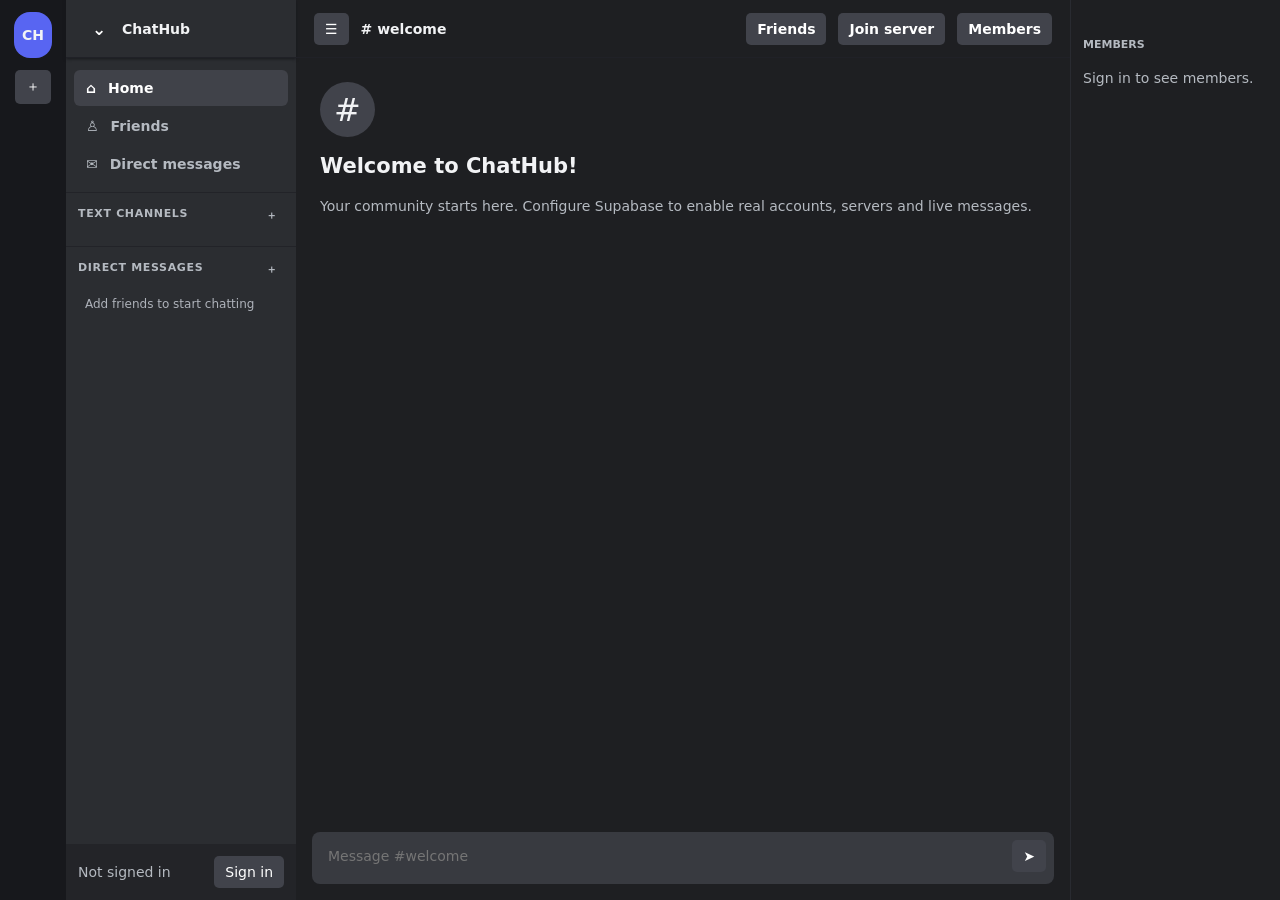
==== commit 714f3c26: "Restore working dialogs and Discord-style menus" ====
--- a/index.html
+++ b/index.html
@@ -1,2 +1,2 @@
 <!doctype html>
-<html lang="en"><head><meta charset="utf-8"><meta name="viewport" content="width=device-width,initial-scale=1"><meta name="theme-color" content="#17191f"><title>ChatHub</title><link rel="stylesheet" href="styles.css"></head><body><div class="app"><aside class="rail"><div class="logo">CH</div><button id="newServer">＋</button><div id="servers"></div></aside><aside class="channels"><header class="server-header"><button id="serverMenu" aria-label="Server menu">⌄</button><span id="serverTitle">ChatHub</span></header><nav class="side-nav" aria-label="Chat navigation"><button class="nav-item active" id="homeNav">⌂ <span>Home</span></button><button class="nav-item" id="openFriendsNav">♙ <span>Friends</span></button><button class="nav-item" id="openDmsNav">✉ <span>Direct messages</span></button></nav><div class="sidebar-section"><h5>TEXT CHANNELS <button id="newChannel" aria-label="Create channel">＋</button></h5><div id="channelList"></div></div><div class="sidebar-section dm-section"><h5>DIRECT MESSAGES <button id="openFriendsSmall" aria-label="Add friend">＋</button></h5><div id="dmList"><button class="channel muted" id="dmEmpty">Add friends to start chatting</button></div></div><footer><span id="who">Not signed in</span><button id="account">Sign in</button></footer></aside><main><header><button id="mobileMenu">☰</button><b id="channelTitle"># welcome</b><button id="friendsButton">Friends</button><button id="joinServer">Join server</button><button id="membersToggle">Members</button></header><div id="notice">Connect Supabase to enable real accounts and live chat.</div><section id="messages"><div class="welcome"><div class="hash">#</div><h1>Welcome to ChatHub!</h1><p>Your community starts here. Configure Supabase to enable real accounts, servers and live messages.</p></div></section><form id="composer"><input id="message" maxlength="4000" placeholder="Message #welcome" autocomplete="off"><button>➤</button></form></main><aside id="members"><h5>MEMBERS</h5><div id="memberList">Sign in to see members.</div></aside></div><dialog id="auth"><form method="dialog" id="authForm"><button class="x" value="cancel">×</button><h2>Welcome to ChatHub</h2><label>Email<input id="email" type="email" required></label><label>Password<input id="password" type="password" minlength="6" required></label><label>Display name<input id="displayName" maxlength="32"></label><p id="authError"></p><button id="signIn" value="default">Sign in</button><button type="button" id="switchAuth">Create account</button><p class="muted">Demo mode works locally; configure config.js for real multi-user chat.</p></form></dialog><dialog id="friendsDialog"><form method="dialog" id="friendsForm"><button class="x" value="cancel">×</button><h2>Friends</h2><label>Find by display name<input id="friendSearch" maxlength="32" placeholder="Exact display name"></label><button type="button" id="sendFriendRequest">Send friend request</button><p id="friendsStatus" class="muted"></p><h3>Incoming requests</h3><div id="incomingFriends"></div><h3>Your friends</h3><div id="friendList"></div><button value="cancel">Close</button></form></dialog><dialog id="dmDialog"><form method="dialog" id="dmForm"><button class="x" value="cancel">×</button><h2>Direct messages</h2><p class="muted">Choose a friend to start a private conversation.</p><div id="dmFriends"></div><p id="dmStatus" class="muted"></p><button value="cancel">Close</button></form></dialog><dialog id="createDialog"><form method="dialog" id="createForm"><button class="x" value="cancel">×</button><h2 id="createTitle">Create</h2><label>Name<input id="createName" required maxlength="60"></label><label>Topic (optional)<input id="createTopic" maxlength="120"></label><button value="default">Create</button></form></dialog><div id="toast"></div><script type="module" src="app.js"></script></body></html>+<html lang="en"><head><meta charset="utf-8"><meta name="viewport" content="width=device-width,initial-scale=1"><meta name="theme-color" content="#17191f"><title>ChatHub</title><link rel="stylesheet" href="styles.css"></head><body><div class="app"><aside class="rail"><div class="logo">CH</div><button id="newServer">＋</button><div id="servers"></div></aside><aside class="channels"><header class="server-header"><button id="serverMenu" aria-label="Server menu">⌄</button><span id="serverTitle">ChatHub</span></header><nav class="side-nav" aria-label="Chat navigation"><button class="nav-item active" id="homeNav">⌂ <span>Home</span></button><button class="nav-item" id="openFriendsNav">♙ <span>Friends</span></button><button class="nav-item" id="openDmsNav">✉ <span>Direct messages</span></button></nav><div class="sidebar-section"><h5>TEXT CHANNELS <button id="newChannel" aria-label="Create channel">＋</button></h5><div id="channelList"></div></div><div class="sidebar-section dm-section"><h5>DIRECT MESSAGES <button id="openFriendsSmall" aria-label="Add friend">＋</button></h5><div id="dmList"><button class="channel muted" id="dmEmpty">Add friends to start chatting</button></div></div><footer><span id="who">Not signed in</span><button id="account">Sign in</button></footer></aside><main><header><button id="mobileMenu">☰</button><b id="channelTitle"># welcome</b><button id="friendsButton">Friends</button><button id="joinServer">Join server</button><button id="membersToggle">Members</button></header><div id="notice">Connect Supabase to enable real accounts and live chat.</div><section id="messages"><div class="welcome"><div class="hash">#</div><h1>Welcome to ChatHub!</h1><p>Your community starts here. Configure Supabase to enable real accounts, servers and live messages.</p></div></section><form id="composer"><input id="message" maxlength="4000" placeholder="Message #welcome" autocomplete="off"><button>➤</button></form></main><aside id="members"><h5>MEMBERS</h5><div id="memberList">Sign in to see members.</div></aside></div><dialog id="auth"><form method="dialog" id="authForm"><button class="x" value="cancel">×</button><h2>Welcome to ChatHub</h2><label>Email<input id="email" type="email" required></label><label>Password<input id="password" type="password" minlength="6" required></label><label>Display name<input id="displayName" maxlength="32"></label><p id="authError"></p><button id="signIn" value="default">Sign in</button><button type="button" id="switchAuth">Create account</button><p class="muted">Demo mode works locally; configure config.js for real multi-user chat.</p></form></dialog><dialog id="friendsDialog"><form method="dialog" id="friendsForm"><button class="x" value="cancel">×</button><h2>Friends</h2><label>Find by display name<input id="friendSearch" maxlength="32" placeholder="Exact display name"></label><button type="button" id="sendFriendRequest">Send friend request</button><p id="friendsStatus" class="muted"></p><h3>Incoming requests</h3><div id="incomingFriends"></div><h3>Your friends</h3><div id="friendList"></div><button value="cancel">Close</button></form></dialog><dialog id="dmDialog"><form method="dialog" id="dmForm"><button class="x" value="cancel">×</button><h2>Direct messages</h2><p class="muted">Choose a friend to start a private conversation.</p><div id="dmFriends"></div><p id="dmStatus" class="muted"></p><button value="cancel">Close</button></form></dialog><dialog id="serverMenuDialog" class="menu-dialog"><form method="dialog"><button class="x" value="cancel" aria-label="Close">×</button><div class="dialog-kicker">SERVER MENU</div><h2>What would you like to do?</h2><button type="button" class="menu-choice" id="menuCreateServer"><span class="menu-icon">＋</span><span><strong>Create a server</strong><small>Start a new community</small></span><span class="menu-arrow">›</span></button><button type="button" class="menu-choice" id="menuJoinServer"><span class="menu-icon">↗</span><span><strong>Join a server</strong><small>Enter a server ID</small></span><span class="menu-arrow">›</span></button><button class="secondary-action" value="cancel">Cancel</button></form></dialog><dialog id="joinDialog"><form method="dialog" id="joinForm"><button class="x" value="cancel" aria-label="Close">×</button><div class="dialog-kicker">JOIN COMMUNITY</div><h2>Join a server</h2><p class="muted">Paste the server ID shared by its owner.</p><label>Server ID<input id="joinServerId" required autocomplete="off" placeholder="Paste server ID here"></label><p id="joinError" class="form-error"></p><div class="dialog-actions"><button class="secondary-action" value="cancel">Cancel</button><button id="confirmJoin" value="default">Join server</button></div></form></dialog><dialog id="createDialog"><form method="dialog" id="createForm"><button class="x" value="cancel">×</button><h2 id="createTitle">Create</h2><label>Name<input id="createName" required maxlength="60"></label><label>Topic (optional)<input id="createTopic" maxlength="120"></label><button value="default">Create</button></form></dialog><div id="toast"></div><script type="module" src="app.js"></script></body></html>
--- a/styles.css
+++ b/styles.css
@@ -5,3 +5,32 @@
 @media(max-width:900px){.app{grid-template-columns:62px 220px minmax(0,1fr)}#members{display:none!important}main>header{display:flex;align-items:center;gap:8px;padding:8px 10px}main>header b{flex:1;min-width:0;overflow:hidden;text-overflow:ellipsis;white-space:nowrap}main>header button{padding:7px 9px}.channels{z-index:5}}
 @media(max-width:640px){.app{grid-template-columns:54px minmax(0,1fr);position:relative}.rail{grid-column:1;grid-row:1;padding:10px 5px}.channels{position:absolute;left:54px;top:0;bottom:0;width:min(285px,calc(100vw - 54px));z-index:20;box-shadow:10px 0 30px #0008;transform:translateX(-120%);transition:transform .18s ease}.channels.open{transform:translateX(0)}main{grid-column:2;min-width:0}main>header{height:54px;padding:7px}main>header button{font-size:12px;padding:7px}#notice{font-size:12px;padding:8px}#composer{gap:6px;padding:8px}#composer input{min-width:0;font-size:16px}#members{display:none!important}.rail .server{width:42px;height:42px;padding:0;border-radius:14px}.rail .logo{padding:12px 5px;border-radius:14px}.welcome{padding:24px 16px}.message{padding:10px}.message .content{overflow-wrap:anywhere}dialog{padding:18px}#friendsDialog,#dmDialog{width:calc(100vw - 24px)}}
 @media(prefers-reduced-motion:reduce){.channels{transition:none}}
+
+/* Polished dialogs and touch-friendly menus */
+dialog{border-radius:18px;background:#2b2d31;border:1px solid #454750;padding:24px;color:#f2f3f5}
+dialog::backdrop{background:rgba(5,6,10,.76);backdrop-filter:blur(5px)}
+dialog h2{font-size:23px;letter-spacing:-.035em;margin:8px 0 10px}
+dialog .dialog-kicker{font-size:10px;letter-spacing:.16em;font-weight:800;color:#9ca3ff;margin:4px 0 12px}
+dialog .x{background:transparent;color:#b5bac1;font-size:24px;padding:2px 8px;border-radius:9px}
+dialog .x:hover{background:#41434b;color:white}
+dialog label{font-size:12px;font-weight:700;color:#d4d7dc;margin:20px 0}
+dialog input{font-size:16px;padding:13px 14px;border:1px solid #1c1d22;border-radius:9px;background:#1e1f22;outline:none}
+dialog input:focus{border-color:#7983ff;box-shadow:0 0 0 3px #5865f233}
+dialog button:not(.x){border-radius:9px;min-height:40px}
+dialog .secondary-action{background:#41434b;color:#e5e7eb}
+dialog .secondary-action:hover{background:#50525c}
+.menu-dialog{width:min(440px,calc(100vw - 28px));padding:26px}
+.menu-choice{display:flex;align-items:center;gap:13px;width:100%;text-align:left;padding:13px;margin:10px 0;background:#35373e;border:1px solid #454750;border-radius:12px!important}
+.menu-choice:hover{background:#3d4050;border-color:#737cff}
+.menu-icon{display:grid;place-items:center;flex:none;width:42px;height:42px;border-radius:12px;background:#5865f2;font-size:23px}
+.menu-choice>span:nth-child(2){display:flex;flex:1;flex-direction:column;gap:4px}
+.menu-choice strong{font-size:14px}
+.menu-choice small{font-size:12px;color:#b5bac1;font-weight:400}
+.menu-arrow{font-size:25px;color:#9ca3ff}
+.menu-dialog .secondary-action{width:100%;margin-top:8px}
+.dialog-actions{display:flex;justify-content:flex-end;gap:9px;margin-top:20px}
+.dialog-actions button:last-child{background:#5865f2}
+.dialog-actions button:last-child:hover{background:#4752c4}
+.form-error{color:#ff9b9b;font-size:12px}
+.server-header #serverMenu{min-width:30px}
+@media(max-width:640px){dialog{padding:21px;border-radius:18px}dialog h2{font-size:21px}.menu-choice{padding:12px}.dialog-actions button{flex:1}}
